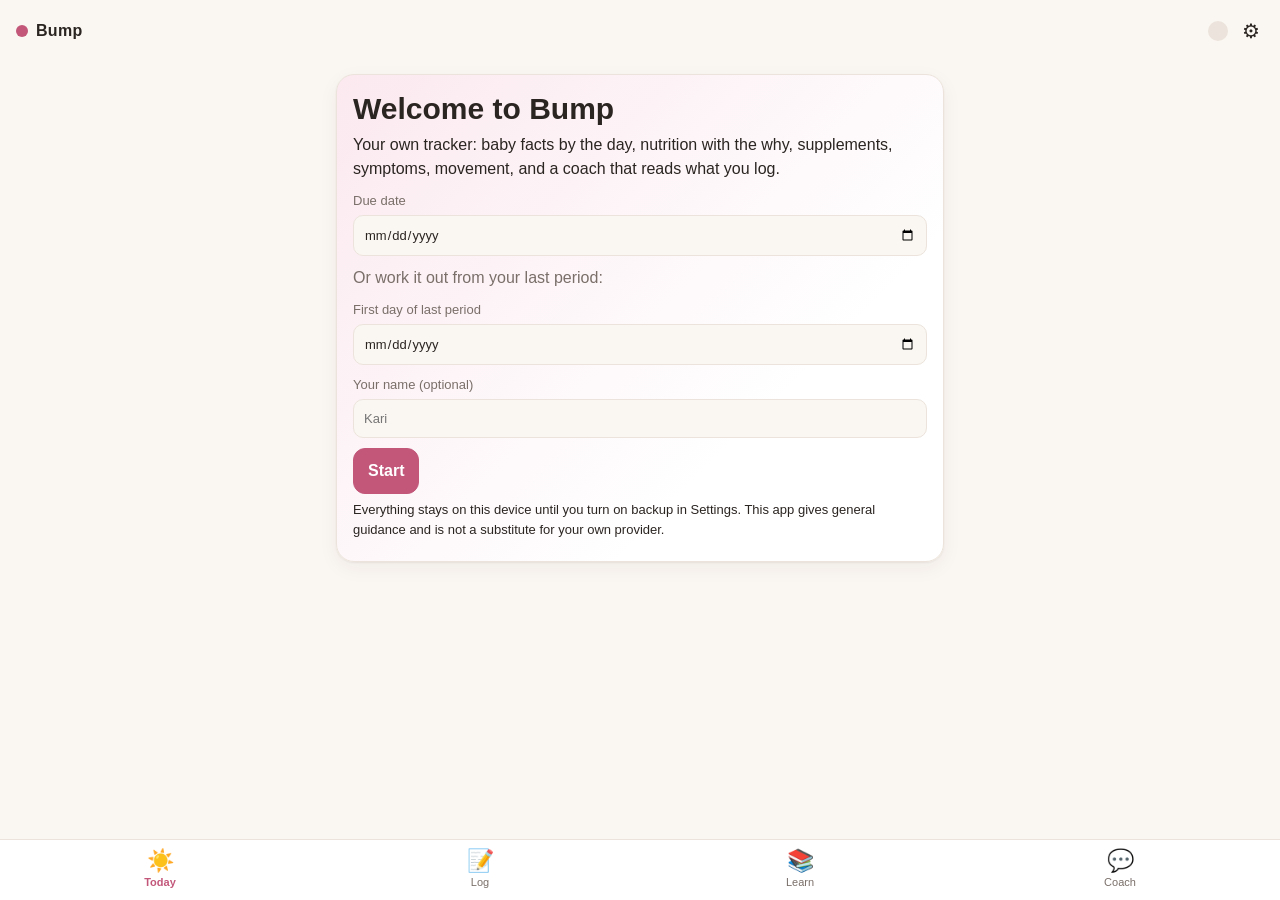
==== bump/index.html @ 47c6cff5 "Add Bump, a personal pregnancy tracker web app Week-by-week baby facts, daily nutrition focus with t" ====
<!doctype html>
<html lang="en">
<head>
<meta charset="utf-8">
<meta name="viewport" content="width=device-width, initial-scale=1, viewport-fit=cover">
<title>Bump</title>
<meta name="description" content="A personal pregnancy tracker: baby by the week, nutrition with the why, supplements, movement, and a coach that reads what you log.">
<meta name="theme-color" content="#c2577a">
<meta name="apple-mobile-web-app-capable" content="yes">
<meta name="apple-mobile-web-app-status-bar-style" content="default">
<meta name="apple-mobile-web-app-title" content="Bump">
<link rel="manifest" href="manifest.webmanifest">
<link rel="icon" href="icon.svg" type="image/svg+xml">
<link rel="apple-touch-icon" href="icon-192.png">
<link rel="stylesheet" href="app.css?v=1">
</head>
<body>
<header class="top">
  <div class="brand"><i></i>Bump</div>
  <div class="tools"><span id="syncBadge" class="sync"></span><button id="gear" aria-label="Settings">⚙︎</button></div>
</header>
<main id="view"></main>
<nav class="tabbar">
  <button data-tab="today"><span>☀️</span>Today</button>
  <button data-tab="log"><span>📝</span>Log</button>
  <button data-tab="learn"><span>📚</span>Learn</button>
  <button data-tab="coach"><span>💬</span>Coach</button>
</nav>
<div id="toast" class="toast"></div>
<script src="data/weeks.js?v=1"></script>
<script src="data/nutrition.js?v=1"></script>
<script src="data/fitness.js?v=1"></script>
<script src="data/insights.js?v=1"></script>
<script src="sync.js?v=1"></script>
<script src="coach.js?v=1"></script>
<script src="app.js?v=1"></script>
</body>
</html>
---- bump/app.css ----
:root {
  --bg: #faf6f1; --card: #ffffff; --ink: #2b2522; --muted: #7a6f69; --line: #ece4dc;
  --accent: #c2577a; --accent-ink: #ffffff; --accent-soft: #fbe9ef; --sage: #7a9b7e; --sage-soft: #e8f0e8;
  --sun: #e0a458; --sun-soft: #fbf0dd; --red: #c0392b; --red-soft: #fbe3e0; --shadow: 0 1px 2px rgba(60,40,30,.06), 0 6px 20px rgba(60,40,30,.05);
  --radius: 18px;
}
@media (prefers-color-scheme: dark) {
  :root { --bg: #17130f; --card: #221c18; --ink: #f1e9e2; --muted: #a79a90; --line: #352c26; --accent: #e07a9c; --accent-soft: #3b222c; --sage: #8fb894; --sage-soft: #1f2d22; --sun: #e8b36b; --sun-soft: #3a2d1a; --red: #e26b5d; --red-soft: #3c1f1b; --shadow: none; }
}
* { box-sizing: border-box; }
html { -webkit-text-size-adjust: 100%; }
body { margin: 0; background: var(--bg); color: var(--ink); font: 16px/1.5 -apple-system, BlinkMacSystemFont, "Segoe UI", Roboto, Helvetica, Arial, sans-serif; padding-bottom: calc(76px + env(safe-area-inset-bottom)); }
header.top { position: sticky; top: 0; z-index: 5; background: color-mix(in srgb, var(--bg) 88%, transparent); backdrop-filter: blur(10px); display: flex; align-items: center; justify-content: space-between; padding: 12px 16px; }
header.top .brand { font-weight: 700; letter-spacing: .02em; display: flex; align-items: center; gap: 8px; }
header.top .brand i { display: inline-block; width: 12px; height: 12px; border-radius: 50%; background: var(--accent); }
header.top .tools { display: flex; align-items: center; gap: 10px; }
.sync { font-size: 12px; width: 20px; height: 20px; border-radius: 50%; display: inline-flex; align-items: center; justify-content: center; background: var(--line); color: var(--muted); }
.sync.ok { background: var(--sage-soft); color: var(--sage); } .sync.err { background: var(--red-soft); color: var(--red); } .sync.busy { background: var(--sun-soft); color: var(--sun); }
#gear { background: none; border: 0; font-size: 20px; cursor: pointer; padding: 4px; color: var(--ink); }
main { max-width: 640px; margin: 0 auto; padding: 0 16px; }
h1, h2, h3, h4 { margin: 0 0 6px; line-height: 1.2; } h1 { font-size: 30px; } h2 { font-size: 22px; } h3 { font-size: 17px; } h4 { font-size: 16px; }
p { margin: 6px 0; } ul { margin: 6px 0; padding-left: 20px; } li { margin: 4px 0; }
.card { background: var(--card); border-radius: var(--radius); padding: 16px; margin: 12px 0; box-shadow: var(--shadow); border: 1px solid var(--line); }
.hero { background: linear-gradient(135deg, var(--accent-soft), var(--card) 70%); }
.hero .big { font-size: 34px; font-weight: 700; line-height: 1; }
.plus { color: var(--muted); font-weight: 400; font-size: 20px; }
.eyebrow { font-size: 11px; letter-spacing: .08em; text-transform: uppercase; color: var(--muted); font-weight: 600; }
.tiny { font-size: 13px; } .muted { color: var(--muted); } .right { text-align: right; } .center { text-align: center; }
.row { display: flex; align-items: center; } .between { justify-content: space-between; } .gap { gap: 10px; } .wrap { flex-wrap: wrap; }
.bar { height: 8px; background: var(--line); border-radius: 4px; margin: 12px 0 6px; overflow: hidden; } .bar div { height: 100%; background: var(--accent); border-radius: 4px; transition: width .4s; }
.baby { display: flex; gap: 14px; align-items: flex-start; cursor: pointer; } .baby.static { cursor: default; }
.baby .emoji { font-size: 48px; line-height: 1; background: var(--sun-soft); border-radius: 16px; width: 72px; height: 72px; display: flex; align-items: center; justify-content: center; flex: none; }
.link { color: var(--accent); font-size: 13px; font-weight: 600; }
button { font: inherit; border: 1px solid var(--line); background: var(--card); color: var(--ink); border-radius: 12px; padding: 10px 14px; cursor: pointer; }
button.primary { background: var(--accent); color: var(--accent-ink); border-color: var(--accent); font-weight: 600; }
button.ghost { background: transparent; border-color: transparent; color: var(--accent); font-weight: 600; }
button.small { padding: 6px 10px; font-size: 13px; border-radius: 10px; }
button.danger { color: var(--red); } button[disabled] { opacity: .4; cursor: default; }
label.btn { display: inline-block; border: 1px solid var(--line); border-radius: 12px; padding: 10px 14px; cursor: pointer; }
label { display: block; font-size: 13px; color: var(--muted); margin: 10px 0; }
label.inline { display: inline-flex; align-items: center; gap: 6px; margin: 4px 0; }
label.check { display: flex; align-items: center; gap: 10px; color: var(--ink); font-size: 15px; margin: 8px 0; }
label.check input { width: 20px; height: 20px; accent-color: var(--accent); margin: 0; }
input[type=text], input[type=number], input[type=date], input[type=password], select, textarea { font: inherit; color: var(--ink); background: var(--bg); border: 1px solid var(--line); border-radius: 10px; padding: 9px 10px; width: 100%; margin-top: 4px; }
label.inline input { width: 70px; margin: 0; padding: 6px 8px; }
textarea { resize: vertical; }
.grid2 { display: grid; grid-template-columns: 1fr 1fr; gap: 0 12px; } @media (max-width: 420px) { .grid2 { grid-template-columns: 1fr; } }
.supp { display: flex; justify-content: space-between; align-items: center; gap: 12px; padding: 10px 0; border-top: 1px solid var(--line); }
.supp:first-of-type { border-top: 0; } .supp .name { font-weight: 600; }
.ticks { display: flex; gap: 8px; }
.tick { width: 44px; height: 44px; border-radius: 50%; border: 2px solid var(--line); background: var(--bg); font-weight: 700; color: var(--muted); padding: 0; flex: none; transition: transform .1s; }
.tick:active { transform: scale(.92); }
.tick.on { background: var(--accent); border-color: var(--accent); color: #fff; }
.tick.opt { border-style: dashed; } .tick.opt.on { background: var(--sage); border-color: var(--sage); border-style: solid; }
.tag { font-size: 11px; background: var(--line); color: var(--muted); border-radius: 6px; padding: 1px 6px; font-weight: 600; vertical-align: middle; }
.focus { background: var(--sage-soft); border-radius: 14px; padding: 12px 14px; margin: 8px 0 12px; }
.focus h4 { font-size: 19px; margin-top: 2px; } .focus p { font-size: 14px; }
details { margin: 6px 0; } summary { cursor: pointer; color: var(--accent); font-weight: 600; font-size: 14px; list-style: none; } summary::-webkit-details-marker { display: none; } summary::before { content: "▸ "; } details[open] > summary::before { content: "▾ "; }
details.nut { border-top: 1px solid var(--line); padding: 8px 0; margin: 0; } details.nut summary { color: var(--ink); font-size: 16px; display: flex; justify-content: space-between; align-items: center; } details.nut summary::before { display: none; }
.why { color: var(--muted); font-size: 14px; border-left: 3px solid var(--sage); padding-left: 10px; }
.targets { display: flex; flex-direction: column; gap: 6px; }
.target { display: flex; align-items: stretch; gap: 6px; }
.target .hit { flex: 1; display: flex; justify-content: space-between; align-items: center; text-align: left; padding: 10px 12px; border-radius: 12px; }
.target.done .hit { background: var(--sage-soft); border-color: var(--sage); }
.target .minus { width: 40px; padding: 0; color: var(--muted); border-radius: 12px; }
.dots { display: flex; gap: 5px; align-items: center; } .dot { width: 12px; height: 12px; border-radius: 50%; background: var(--line); display: inline-block; } .dot.on { background: var(--accent); } .target.done .dot.on { background: var(--sage); }
.count { font-weight: 700; color: var(--muted); } .target.done .count { color: var(--sage); }
.routine { display: flex; justify-content: space-between; align-items: center; padding: 10px 0; border-top: 1px solid var(--line); gap: 10px; } .routine:first-child { border-top: 0; }
.routine .name { font-weight: 600; } .routine.done .name::after { content: " ✓"; color: var(--sage); }
details.more { margin-top: 4px; }
.sheet { background: var(--bg); border: 1px solid var(--line); border-radius: 14px; padding: 12px; margin-top: 12px; }
.step { display: flex; gap: 12px; align-items: flex-start; padding: 10px 0; border-top: 1px solid var(--line); } .step .name { font-weight: 600; } .step.on .name { color: var(--muted); text-decoration: line-through; }
.step details p { font-size: 14px; }
.chips { display: flex; flex-wrap: wrap; gap: 8px; margin: 8px 0; }
.chip { padding: 8px 12px; border-radius: 999px; font-size: 14px; background: var(--bg); }
.chip.lvl1 { background: var(--sun-soft); border-color: var(--sun); } .chip.lvl2 { background: #f9d9b8; border-color: #d98f3a; } .chip.lvl3 { background: var(--red-soft); border-color: var(--red); }
.chip b { font-weight: 600; font-size: 12px; }
.chip.on { background: var(--accent); color: #fff; border-color: var(--accent); } .chip.now:not(.on) { border-color: var(--accent); color: var(--accent); font-weight: 700; }
.weekchips { display: flex; gap: 6px; overflow-x: auto; padding: 4px 0 8px; scrollbar-width: none; } .weekchips::-webkit-scrollbar { display: none; } .weekchips .chip { flex: none; padding: 6px 11px; }
.symrow { display: flex; justify-content: space-between; align-items: center; padding: 6px 0; gap: 8px; border-top: 1px solid var(--line); } .symrow:first-of-type { border-top: 0; }
.seg { display: flex; border: 1px solid var(--line); border-radius: 10px; overflow: hidden; } .seg button { border: 0; border-radius: 0; padding: 6px 9px; font-size: 13px; background: var(--bg); } .seg button.on { background: var(--accent); color: #fff; } .seg button.on[data-v="0"] { background: var(--line); color: var(--muted); }
.segbar { display: flex; background: var(--line); border-radius: 12px; padding: 3px; margin: 12px 0; } .segbar button { flex: 1; border: 0; background: transparent; border-radius: 10px; padding: 8px; font-weight: 600; color: var(--muted); } .segbar button.on { background: var(--card); color: var(--ink); box-shadow: var(--shadow); }
.flags { margin-top: 6px; }
.note { background: var(--sun-soft); border-color: transparent; } .note p { font-size: 15px; }
ul.todo li { list-style: none; position: relative; padding-left: 4px; } ul.todo li::before { content: "☐ "; color: var(--muted); }
.insight { border-left: 5px solid var(--sage); } .insight.urgent { border-left-color: var(--red); background: var(--red-soft); } .insight.attention { border-left-color: var(--sun); } .insight.tip { border-left-color: var(--accent); } .insight.win { border-left-color: var(--sage); background: var(--sage-soft); }
.insight p { font-size: 15px; } .act { font-weight: 700; margin-top: 4px; }
.brief { white-space: pre-wrap; font-size: 12px; background: var(--bg); padding: 10px; border-radius: 10px; max-height: 300px; overflow: auto; }
.answer { border-left: 5px solid var(--accent); }
.tablewrap { overflow-x: auto; } table { border-collapse: collapse; width: 100%; font-size: 13px; } th, td { text-align: left; padding: 6px 6px; border-bottom: 1px solid var(--line); white-space: nowrap; } th { color: var(--muted); font-weight: 600; font-size: 11px; text-transform: uppercase; letter-spacing: .05em; }
tr[data-action] { cursor: pointer; } tr.cur td { background: var(--accent-soft); }
table.plan th { text-transform: none; font-size: 13px; width: 50px; } table.plan td { white-space: normal; }
.ex { border-top: 1px solid var(--line); padding: 8px 0; } .ex p { font-size: 14px; }
.supprow { display: grid; grid-template-columns: 1fr 64px auto auto; gap: 8px; align-items: center; margin: 6px 0; } .supprow input { margin: 0; }
.tabbar { position: fixed; bottom: 0; left: 0; right: 0; background: var(--card); border-top: 1px solid var(--line); display: flex; justify-content: space-around; padding: 6px 0 calc(6px + env(safe-area-inset-bottom)); z-index: 5; }
.tabbar button { border: 0; background: transparent; display: flex; flex-direction: column; align-items: center; gap: 2px; font-size: 11px; color: var(--muted); padding: 4px 12px; border-radius: 10px; min-width: 64px; }
.tabbar button span { font-size: 22px; line-height: 1; } .tabbar button.on { color: var(--accent); font-weight: 700; }
.toast { position: fixed; left: 50%; bottom: 90px; transform: translateX(-50%) translateY(20px); background: var(--ink); color: var(--bg); padding: 10px 16px; border-radius: 12px; font-size: 14px; opacity: 0; pointer-events: none; transition: all .25s; z-index: 10; max-width: 90vw; text-align: center; }
.toast.show { opacity: 1; transform: translateX(-50%) translateY(0); } .toast.bad { background: var(--red); color: #fff; }
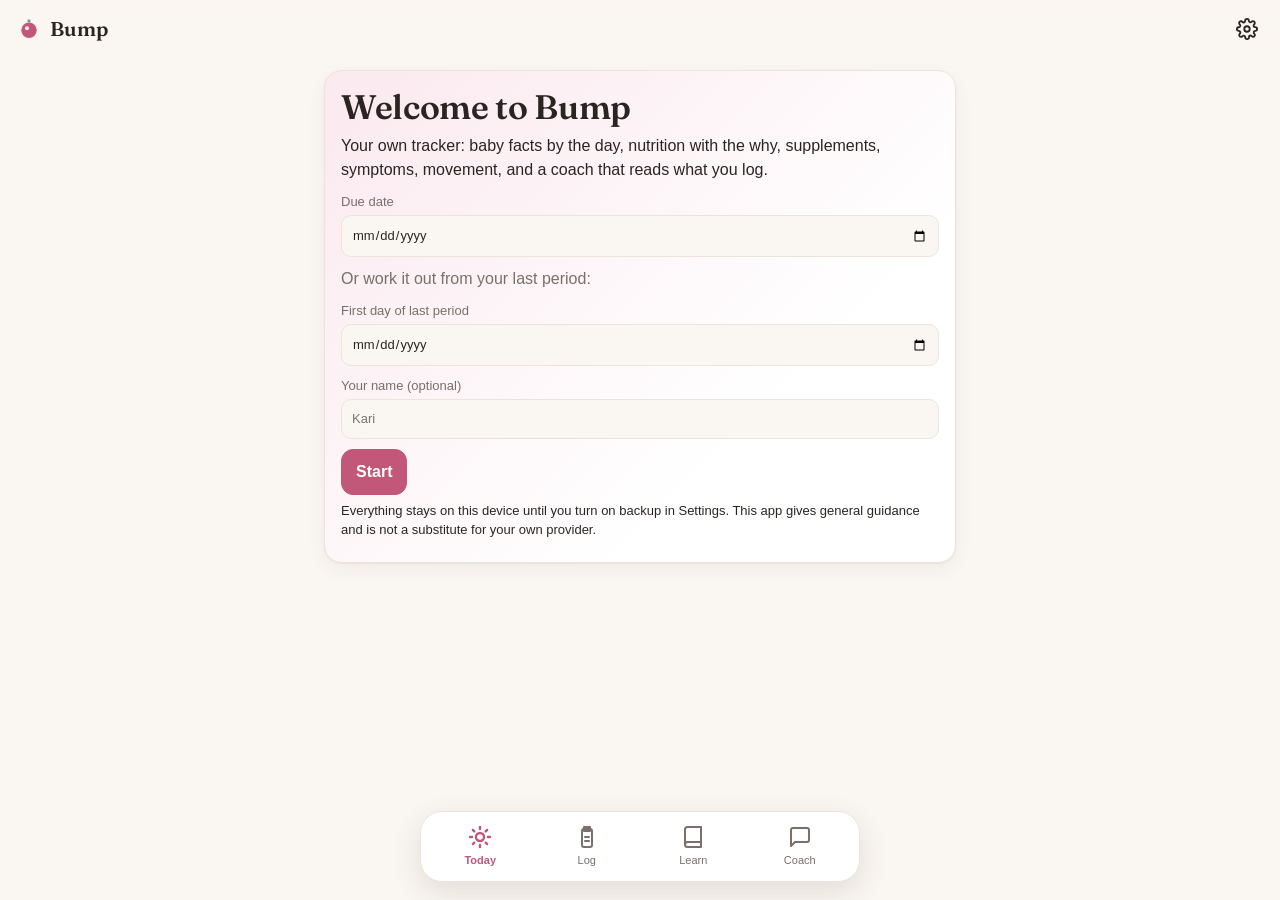
==== commit 23397c56: "Bump: replace emoji with SVG icons and illustrations, responsive layout Hand-drawn produce illustrat" ====
--- a/bump/index.html
+++ b/bump/index.html
@@ -12,27 +12,30 @@
 <link rel="manifest" href="manifest.webmanifest">
 <link rel="icon" href="icon.svg" type="image/svg+xml">
 <link rel="apple-touch-icon" href="icon-192.png">
-<link rel="stylesheet" href="app.css?v=1">
+<link rel="preconnect" href="https://fonts.googleapis.com"><link rel="preconnect" href="https://fonts.gstatic.com" crossorigin>
+<link rel="stylesheet" href="https://fonts.googleapis.com/css2?family=Fraunces:opsz,wght@9..144,500;9..144,600&display=swap">
+<link rel="stylesheet" href="app.css?v=2">
 </head>
 <body>
 <header class="top">
-  <div class="brand"><i></i>Bump</div>
-  <div class="tools"><span id="syncBadge" class="sync"></span><button id="gear" aria-label="Settings">⚙︎</button></div>
+  <div class="brand"><svg viewBox="0 0 64 64" width="26" height="26" aria-hidden="true"><circle cx="32" cy="35" r="19" fill="#c2577a"/><circle cx="27" cy="30" r="5" fill="#fbe9ef"/><circle cx="32" cy="12" r="4" fill="#7a9b7e"/></svg>Bump</div>
+  <div class="tools"><span id="syncBadge" class="sync"></span><button id="gear" aria-label="Settings"><svg class="ic" viewBox="0 0 24 24" fill="none" stroke="currentColor" stroke-width="2" stroke-linecap="round" stroke-linejoin="round"><circle cx="12" cy="12" r="3"/><path d="M19.4 15a1.7 1.7 0 0 0 .3 1.8l.1.1a2 2 0 1 1-2.8 2.8l-.1-.1a1.7 1.7 0 0 0-1.8-.3 1.7 1.7 0 0 0-1 1.5V21a2 2 0 1 1-4 0v-.1a1.7 1.7 0 0 0-1.1-1.5 1.7 1.7 0 0 0-1.8.3l-.1.1a2 2 0 1 1-2.8-2.8l.1-.1a1.7 1.7 0 0 0 .3-1.8 1.7 1.7 0 0 0-1.5-1H3a2 2 0 1 1 0-4h.1a1.7 1.7 0 0 0 1.5-1.1 1.7 1.7 0 0 0-.3-1.8l-.1-.1a2 2 0 1 1 2.8-2.8l.1.1a1.7 1.7 0 0 0 1.8.3H9a1.7 1.7 0 0 0 1-1.5V3a2 2 0 1 1 4 0v.1a1.7 1.7 0 0 0 1 1.5 1.7 1.7 0 0 0 1.8-.3l.1-.1a2 2 0 1 1 2.8 2.8l-.1.1a1.7 1.7 0 0 0-.3 1.8V9a1.7 1.7 0 0 0 1.5 1H21a2 2 0 1 1 0 4h-.1a1.7 1.7 0 0 0-1.5 1z"/></svg></button></div>
 </header>
 <main id="view"></main>
 <nav class="tabbar">
-  <button data-tab="today"><span>☀️</span>Today</button>
-  <button data-tab="log"><span>📝</span>Log</button>
-  <button data-tab="learn"><span>📚</span>Learn</button>
-  <button data-tab="coach"><span>💬</span>Coach</button>
+  <button data-tab="today"><svg class="ic" viewBox="0 0 24 24" fill="none" stroke="currentColor" stroke-width="2" stroke-linecap="round" stroke-linejoin="round"><circle cx="12" cy="12" r="4"/><path d="M12 2v2M12 20v2M4.9 4.9l1.4 1.4M17.7 17.7l1.4 1.4M2 12h2M20 12h2M4.9 19.1l1.4-1.4M17.7 6.3l1.4-1.4"/></svg>Today</button>
+  <button data-tab="log"><svg class="ic" viewBox="0 0 24 24" fill="none" stroke="currentColor" stroke-width="2" stroke-linecap="round" stroke-linejoin="round"><path d="M9 4h6a2 2 0 0 1 2 2v14a2 2 0 0 1-2 2H9a2 2 0 0 1-2-2V6a2 2 0 0 1 2-2z"/><path d="M9 2h6v4H9z"/><path d="M10 12h4M10 16h4"/></svg>Log</button>
+  <button data-tab="learn"><svg class="ic" viewBox="0 0 24 24" fill="none" stroke="currentColor" stroke-width="2" stroke-linecap="round" stroke-linejoin="round"><path d="M4 19.5A2.5 2.5 0 0 1 6.5 17H20"/><path d="M6.5 2H20v20H6.5A2.5 2.5 0 0 1 4 19.5v-15A2.5 2.5 0 0 1 6.5 2z"/></svg>Learn</button>
+  <button data-tab="coach"><svg class="ic" viewBox="0 0 24 24" fill="none" stroke="currentColor" stroke-width="2" stroke-linecap="round" stroke-linejoin="round"><path d="M21 15a2 2 0 0 1-2 2H7l-4 4V5a2 2 0 0 1 2-2h14a2 2 0 0 1 2 2z"/></svg>Coach</button>
 </nav>
 <div id="toast" class="toast"></div>
-<script src="data/weeks.js?v=1"></script>
-<script src="data/nutrition.js?v=1"></script>
-<script src="data/fitness.js?v=1"></script>
-<script src="data/insights.js?v=1"></script>
-<script src="sync.js?v=1"></script>
-<script src="coach.js?v=1"></script>
-<script src="app.js?v=1"></script>
+<script src="icons.js?v=2"></script>
+<script src="data/weeks.js?v=2"></script>
+<script src="data/nutrition.js?v=2"></script>
+<script src="data/fitness.js?v=2"></script>
+<script src="data/insights.js?v=2"></script>
+<script src="sync.js?v=2"></script>
+<script src="coach.js?v=2"></script>
+<script src="app.js?v=2"></script>
 </body>
 </html>
--- a/bump/app.css
+++ b/bump/app.css
@@ -9,18 +9,27 @@
 }
 * { box-sizing: border-box; }
 html { -webkit-text-size-adjust: 100%; }
-body { margin: 0; background: var(--bg); color: var(--ink); font: 16px/1.5 -apple-system, BlinkMacSystemFont, "Segoe UI", Roboto, Helvetica, Arial, sans-serif; padding-bottom: calc(76px + env(safe-area-inset-bottom)); }
-header.top { position: sticky; top: 0; z-index: 5; background: color-mix(in srgb, var(--bg) 88%, transparent); backdrop-filter: blur(10px); display: flex; align-items: center; justify-content: space-between; padding: 12px 16px; }
-header.top .brand { font-weight: 700; letter-spacing: .02em; display: flex; align-items: center; gap: 8px; }
-header.top .brand i { display: inline-block; width: 12px; height: 12px; border-radius: 50%; background: var(--accent); }
+body { margin: 0; background: var(--bg); color: var(--ink); font: 16px/1.5 -apple-system, BlinkMacSystemFont, "Segoe UI", Roboto, Helvetica, Arial, sans-serif; padding-bottom: calc(80px + env(safe-area-inset-bottom)); overflow-x: hidden; overflow-wrap: anywhere; }
+header.top { position: sticky; top: 0; z-index: 5; background: var(--bg); display: flex; align-items: center; justify-content: space-between; padding: 12px 16px; padding-top: calc(12px + env(safe-area-inset-top)); }
+@supports (backdrop-filter: blur(1px)) { header.top { background: rgba(250,246,241,.82); backdrop-filter: blur(12px); -webkit-backdrop-filter: blur(12px); } @media (prefers-color-scheme: dark) { header.top { background: rgba(23,19,15,.82); } } }
+header.top .brand { font-family: "Fraunces", Georgia, serif; font-weight: 600; font-size: 20px; display: flex; align-items: center; gap: 8px; }
+.ic { width: 20px; height: 20px; flex: none; vertical-align: -4px; }
+h3 .ic { margin-right: 8px; color: var(--accent); vertical-align: -4px; }
+button .ic { width: 18px; height: 18px; margin-right: 6px; vertical-align: -3px; }
+button.ghost .ic:only-child, button.small .ic:only-child { margin: 0; }
+.eyebrow .ic { width: 14px; height: 14px; margin-right: 5px; vertical-align: -3px; }
 header.top .tools { display: flex; align-items: center; gap: 10px; }
 .sync { font-size: 12px; width: 20px; height: 20px; border-radius: 50%; display: inline-flex; align-items: center; justify-content: center; background: var(--line); color: var(--muted); }
 .sync.ok { background: var(--sage-soft); color: var(--sage); } .sync.err { background: var(--red-soft); color: var(--red); } .sync.busy { background: var(--sun-soft); color: var(--sun); }
-#gear { background: none; border: 0; font-size: 20px; cursor: pointer; padding: 4px; color: var(--ink); }
-main { max-width: 640px; margin: 0 auto; padding: 0 16px; }
-h1, h2, h3, h4 { margin: 0 0 6px; line-height: 1.2; } h1 { font-size: 30px; } h2 { font-size: 22px; } h3 { font-size: 17px; } h4 { font-size: 16px; }
+#gear { background: none; border: 0; cursor: pointer; padding: 6px; color: var(--ink); border-radius: 10px; display: inline-flex; } #gear .ic { width: 22px; height: 22px; margin: 0; }
+main { max-width: 640px; margin: 0 auto; padding: 0 16px; width: 100%; }
+h1, h2, h3, h4 { margin: 0 0 6px; line-height: 1.2; }
+h1, h2, .baby h2, .focus h4 { font-family: "Fraunces", Georgia, serif; font-weight: 600; letter-spacing: -.01em; }
+h1 { font-size: clamp(26px, 8vw, 34px); } h2 { font-size: 23px; } h3 { font-size: 17px; display: flex; align-items: center; } h4 { font-size: 16px; }
+.row > *, .card > * { min-width: 0; }
 p { margin: 6px 0; } ul { margin: 6px 0; padding-left: 20px; } li { margin: 4px 0; }
-.card { background: var(--card); border-radius: var(--radius); padding: 16px; margin: 12px 0; box-shadow: var(--shadow); border: 1px solid var(--line); }
+.card { background: var(--card); border-radius: var(--radius); padding: 16px; margin: 12px 0; box-shadow: var(--shadow); border: 1px solid var(--line); min-width: 0; }
+@media (max-width: 360px) { .card { padding: 13px; } main { padding: 0 10px; } }
 .hero { background: linear-gradient(135deg, var(--accent-soft), var(--card) 70%); }
 .hero .big { font-size: 34px; font-weight: 700; line-height: 1; }
 .plus { color: var(--muted); font-weight: 400; font-size: 20px; }
@@ -29,7 +38,10 @@
 .row { display: flex; align-items: center; } .between { justify-content: space-between; } .gap { gap: 10px; } .wrap { flex-wrap: wrap; }
 .bar { height: 8px; background: var(--line); border-radius: 4px; margin: 12px 0 6px; overflow: hidden; } .bar div { height: 100%; background: var(--accent); border-radius: 4px; transition: width .4s; }
 .baby { display: flex; gap: 14px; align-items: flex-start; cursor: pointer; } .baby.static { cursor: default; }
-.baby .emoji { font-size: 48px; line-height: 1; background: var(--sun-soft); border-radius: 16px; width: 72px; height: 72px; display: flex; align-items: center; justify-content: center; flex: none; }
+.artwrap { background: var(--sun-soft); border-radius: 18px; width: 84px; height: 84px; display: flex; align-items: center; justify-content: center; flex: none; }
+.artwrap .art { width: 76px; height: 76px; }
+.baby.static .artwrap { width: 108px; height: 108px; } .baby.static .art { width: 98px; height: 98px; }
+.baby > div:last-child { flex: 1; min-width: 0; }
 .link { color: var(--accent); font-size: 13px; font-weight: 600; }
 button { font: inherit; border: 1px solid var(--line); background: var(--card); color: var(--ink); border-radius: 12px; padding: 10px 14px; cursor: pointer; }
 button.primary { background: var(--accent); color: var(--accent-ink); border-color: var(--accent); font-weight: 600; }
@@ -38,7 +50,7 @@
 button.danger { color: var(--red); } button[disabled] { opacity: .4; cursor: default; }
 label.btn { display: inline-block; border: 1px solid var(--line); border-radius: 12px; padding: 10px 14px; cursor: pointer; }
 label { display: block; font-size: 13px; color: var(--muted); margin: 10px 0; }
-label.inline { display: inline-flex; align-items: center; gap: 6px; margin: 4px 0; }
+label.inline { display: inline-flex; align-items: center; gap: 6px; margin: 4px 0; flex-wrap: wrap; }
 label.check { display: flex; align-items: center; gap: 10px; color: var(--ink); font-size: 15px; margin: 8px 0; }
 label.check input { width: 20px; height: 20px; accent-color: var(--accent); margin: 0; }
 input[type=text], input[type=number], input[type=date], input[type=password], select, textarea { font: inherit; color: var(--ink); background: var(--bg); border: 1px solid var(--line); border-radius: 10px; padding: 9px 10px; width: 100%; margin-top: 4px; }
@@ -60,7 +72,8 @@
 .why { color: var(--muted); font-size: 14px; border-left: 3px solid var(--sage); padding-left: 10px; }
 .targets { display: flex; flex-direction: column; gap: 6px; }
 .target { display: flex; align-items: stretch; gap: 6px; }
-.target .hit { flex: 1; display: flex; justify-content: space-between; align-items: center; text-align: left; padding: 10px 12px; border-radius: 12px; }
+.target .hit { flex: 1; min-width: 0; display: flex; justify-content: space-between; align-items: center; gap: 10px; text-align: left; padding: 10px 12px; border-radius: 12px; }
+.target .lbl { flex: 1; min-width: 0; } .target .dots { flex: none; }
 .target.done .hit { background: var(--sage-soft); border-color: var(--sage); }
 .target .minus { width: 40px; padding: 0; color: var(--muted); border-radius: 12px; }
 .dots { display: flex; gap: 5px; align-items: center; } .dot { width: 12px; height: 12px; border-radius: 50%; background: var(--line); display: inline-block; } .dot.on { background: var(--accent); } .target.done .dot.on { background: var(--sage); }
@@ -91,9 +104,23 @@
 tr[data-action] { cursor: pointer; } tr.cur td { background: var(--accent-soft); }
 table.plan th { text-transform: none; font-size: 13px; width: 50px; } table.plan td { white-space: normal; }
 .ex { border-top: 1px solid var(--line); padding: 8px 0; } .ex p { font-size: 14px; }
-.supprow { display: grid; grid-template-columns: 1fr 64px auto auto; gap: 8px; align-items: center; margin: 6px 0; } .supprow input { margin: 0; }
+.supprow { display: flex; flex-wrap: wrap; gap: 8px; align-items: center; margin: 8px 0; padding-bottom: 8px; border-bottom: 1px solid var(--line); } .supprow input { margin: 0; }
+.supprow input[type=text] { flex: 1 1 150px; } .supprow input[type=number] { width: 60px; flex: none; } .supprow label.check { margin: 0; flex: none; } .supprow button { flex: none; }
 .tabbar { position: fixed; bottom: 0; left: 0; right: 0; background: var(--card); border-top: 1px solid var(--line); display: flex; justify-content: space-around; padding: 6px 0 calc(6px + env(safe-area-inset-bottom)); z-index: 5; }
-.tabbar button { border: 0; background: transparent; display: flex; flex-direction: column; align-items: center; gap: 2px; font-size: 11px; color: var(--muted); padding: 4px 12px; border-radius: 10px; min-width: 64px; }
-.tabbar button span { font-size: 22px; line-height: 1; } .tabbar button.on { color: var(--accent); font-weight: 700; }
+.tabbar button { border: 0; background: transparent; display: flex; flex-direction: column; align-items: center; gap: 3px; font-size: 11px; color: var(--muted); padding: 5px 10px; border-radius: 12px; min-width: 60px; }
+.tabbar button .ic { width: 24px; height: 24px; margin: 0; } .tabbar button.on { color: var(--accent); font-weight: 700; } .tabbar button.on .ic { stroke-width: 2.4; }
+/* Larger screens: two columns of cards and a floating tab bar */
+@media (min-width: 860px) {
+  main { max-width: 1060px; padding: 0 24px; }
+  .view-grid { display: grid; grid-template-columns: 1fr 1fr; gap: 16px; align-items: start; padding: 12px 0; }
+  .view-grid > .card { margin: 0; } .view-grid > .span { grid-column: 1 / -1; }
+  .tabbar { left: 50%; right: auto; transform: translateX(-50%); bottom: 18px; width: 440px; border-radius: 22px; border: 1px solid var(--line); box-shadow: 0 10px 30px rgba(60,40,30,.12); padding: 8px 6px; }
+  body { padding-bottom: 110px; }
+  .segbar { max-width: 480px; }
+}
+@media (min-width: 860px) { #view:not(.view-grid) { max-width: 680px; margin: 0 auto; } }
 .toast { position: fixed; left: 50%; bottom: 90px; transform: translateX(-50%) translateY(20px); background: var(--ink); color: var(--bg); padding: 10px 16px; border-radius: 12px; font-size: 14px; opacity: 0; pointer-events: none; transition: all .25s; z-index: 10; max-width: 90vw; text-align: center; }
 .toast.show { opacity: 1; transform: translateX(-50%) translateY(0); } .toast.bad { background: var(--red); color: #fff; }
+.sync:empty { display: none; }
+.row.between > button.small, .row.between > .link { white-space: nowrap; flex: none; }
+.row.between > h3 { flex: 1; min-width: 0; }
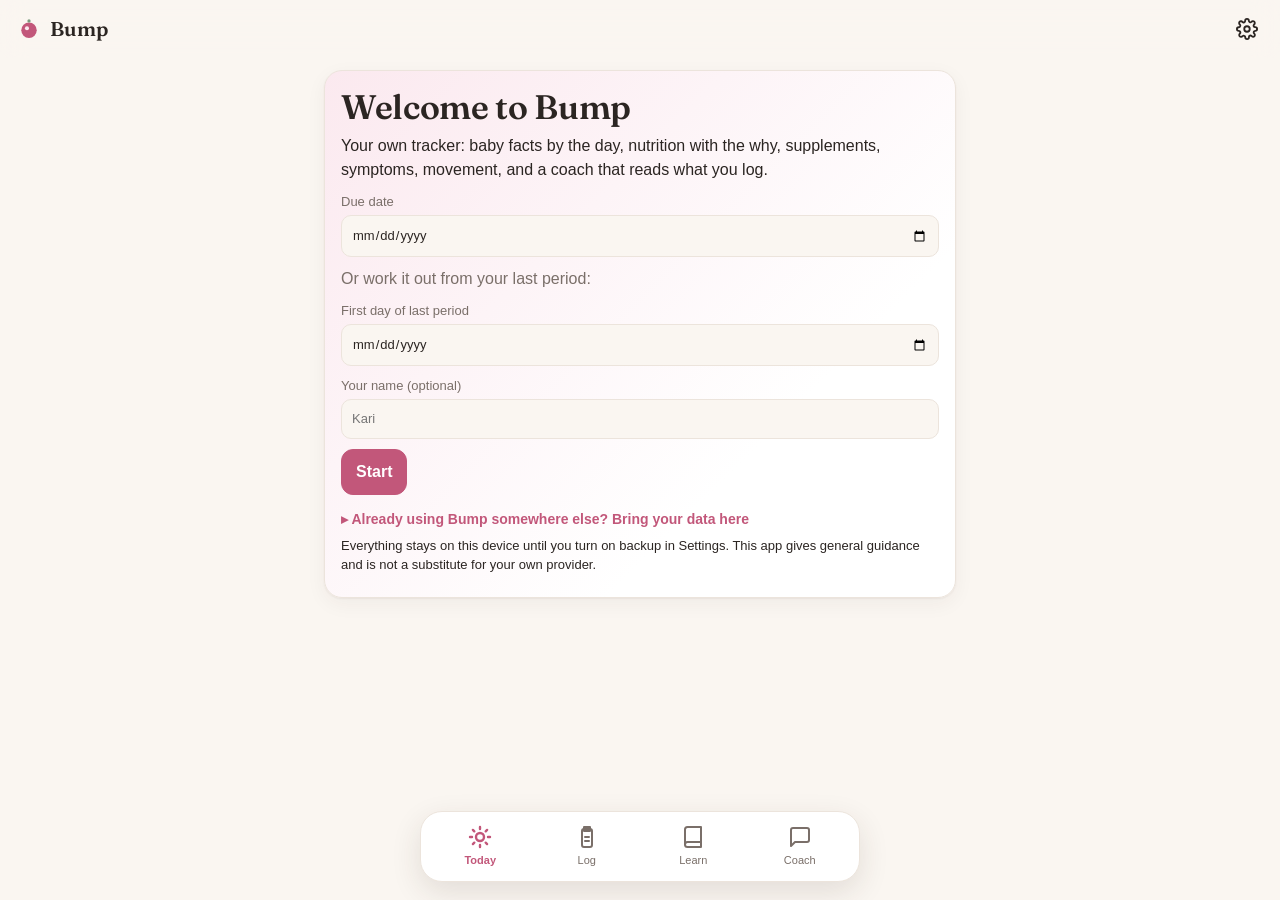
==== commit c5ec35a1: "Bump: copy and paste data transfer for the iPhone Home Screen app iOS gives a Home Screen web app it" ====
--- a/bump/index.html
+++ b/bump/index.html
@@ -14,7 +14,7 @@
 <link rel="apple-touch-icon" href="icon-192.png">
 <link rel="preconnect" href="https://fonts.googleapis.com"><link rel="preconnect" href="https://fonts.gstatic.com" crossorigin>
 <link rel="stylesheet" href="https://fonts.googleapis.com/css2?family=Fraunces:opsz,wght@9..144,500;9..144,600&display=swap">
-<link rel="stylesheet" href="app.css?v=2">
+<link rel="stylesheet" href="app.css?v=3">
 </head>
 <body>
 <header class="top">
@@ -29,13 +29,13 @@
   <button data-tab="coach"><svg class="ic" viewBox="0 0 24 24" fill="none" stroke="currentColor" stroke-width="2" stroke-linecap="round" stroke-linejoin="round"><path d="M21 15a2 2 0 0 1-2 2H7l-4 4V5a2 2 0 0 1 2-2h14a2 2 0 0 1 2 2z"/></svg>Coach</button>
 </nav>
 <div id="toast" class="toast"></div>
-<script src="icons.js?v=2"></script>
-<script src="data/weeks.js?v=2"></script>
-<script src="data/nutrition.js?v=2"></script>
-<script src="data/fitness.js?v=2"></script>
-<script src="data/insights.js?v=2"></script>
-<script src="sync.js?v=2"></script>
-<script src="coach.js?v=2"></script>
-<script src="app.js?v=2"></script>
+<script src="icons.js?v=3"></script>
+<script src="data/weeks.js?v=3"></script>
+<script src="data/nutrition.js?v=3"></script>
+<script src="data/fitness.js?v=3"></script>
+<script src="data/insights.js?v=3"></script>
+<script src="sync.js?v=3"></script>
+<script src="coach.js?v=3"></script>
+<script src="app.js?v=3"></script>
 </body>
 </html>
--- a/bump/app.css
+++ b/bump/app.css
@@ -124,3 +124,6 @@
 .sync:empty { display: none; }
 .row.between > button.small, .row.between > .link { white-space: nowrap; flex: none; }
 .row.between > h3 { flex: 1; min-width: 0; }
+
+details.restore { margin-top: 14px; } details.restore summary { font-size: 14px; }
+.hero textarea, details textarea { margin-bottom: 8px; }
